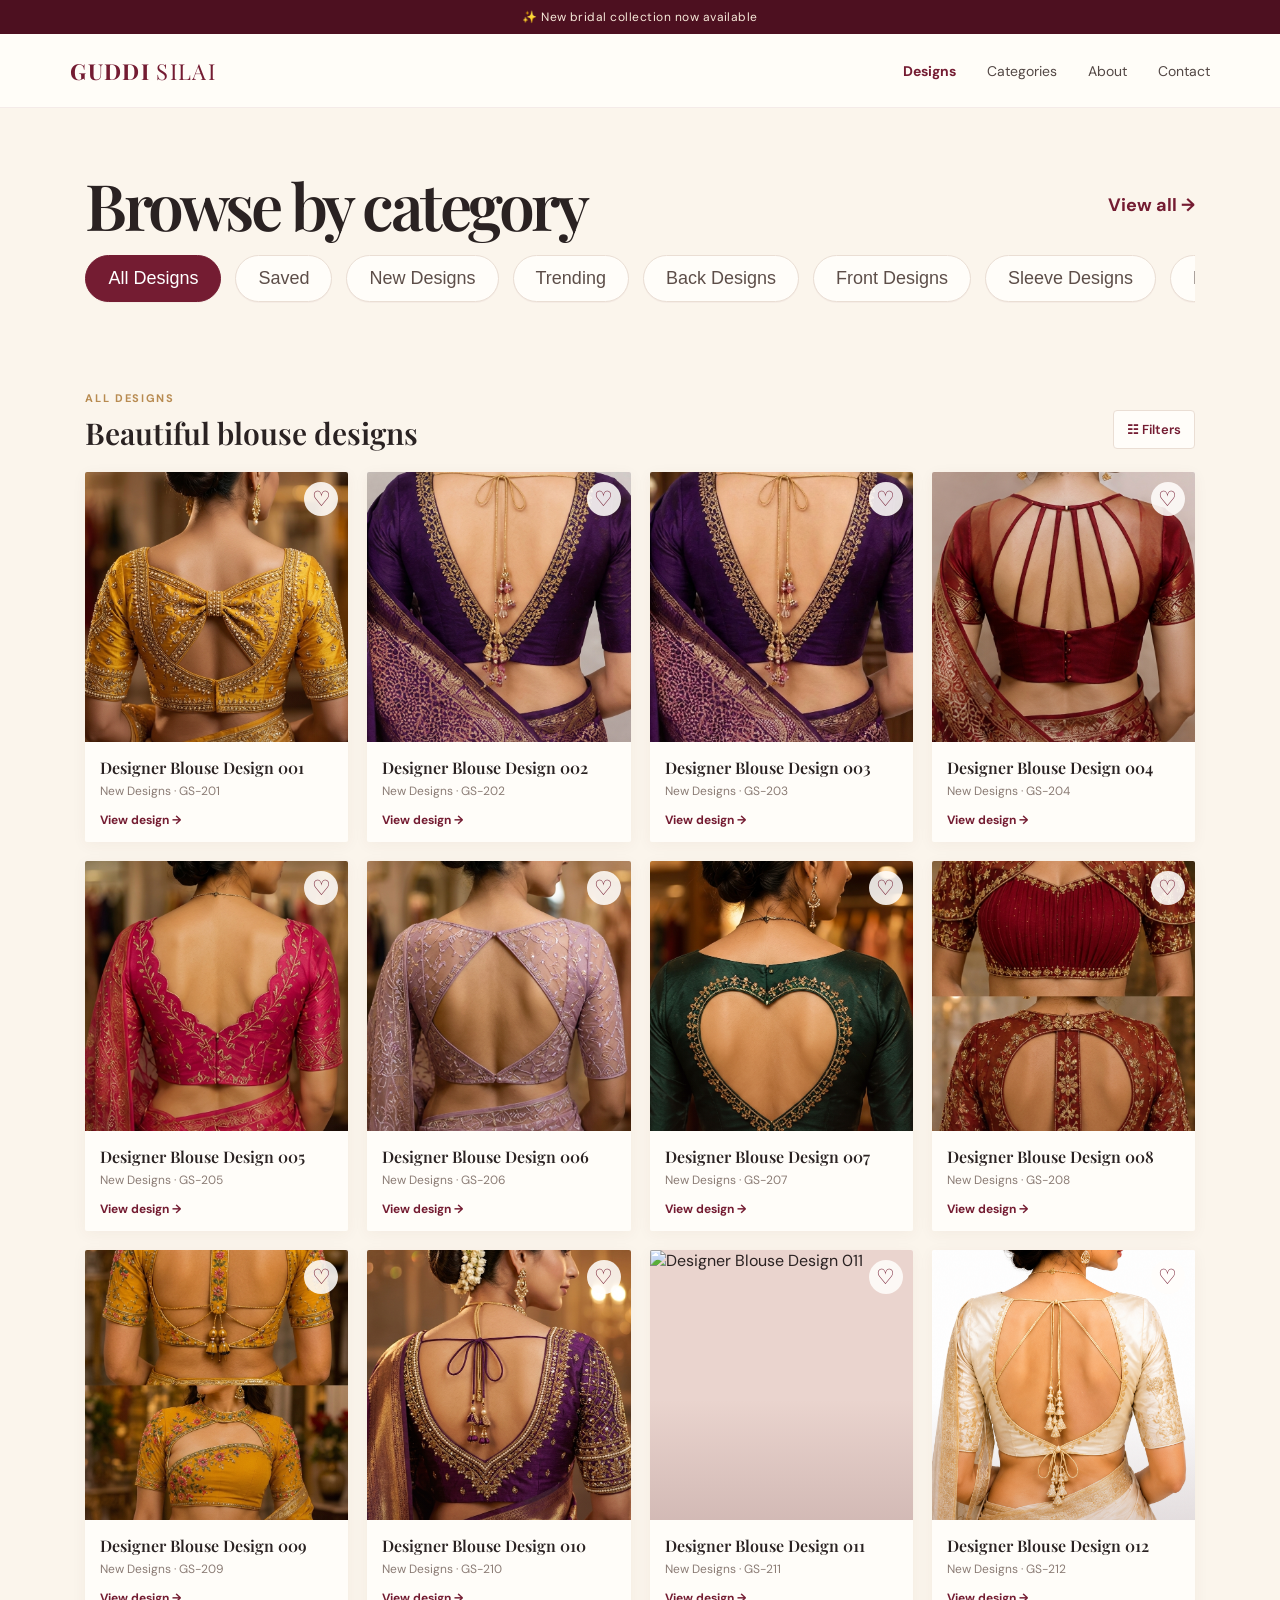
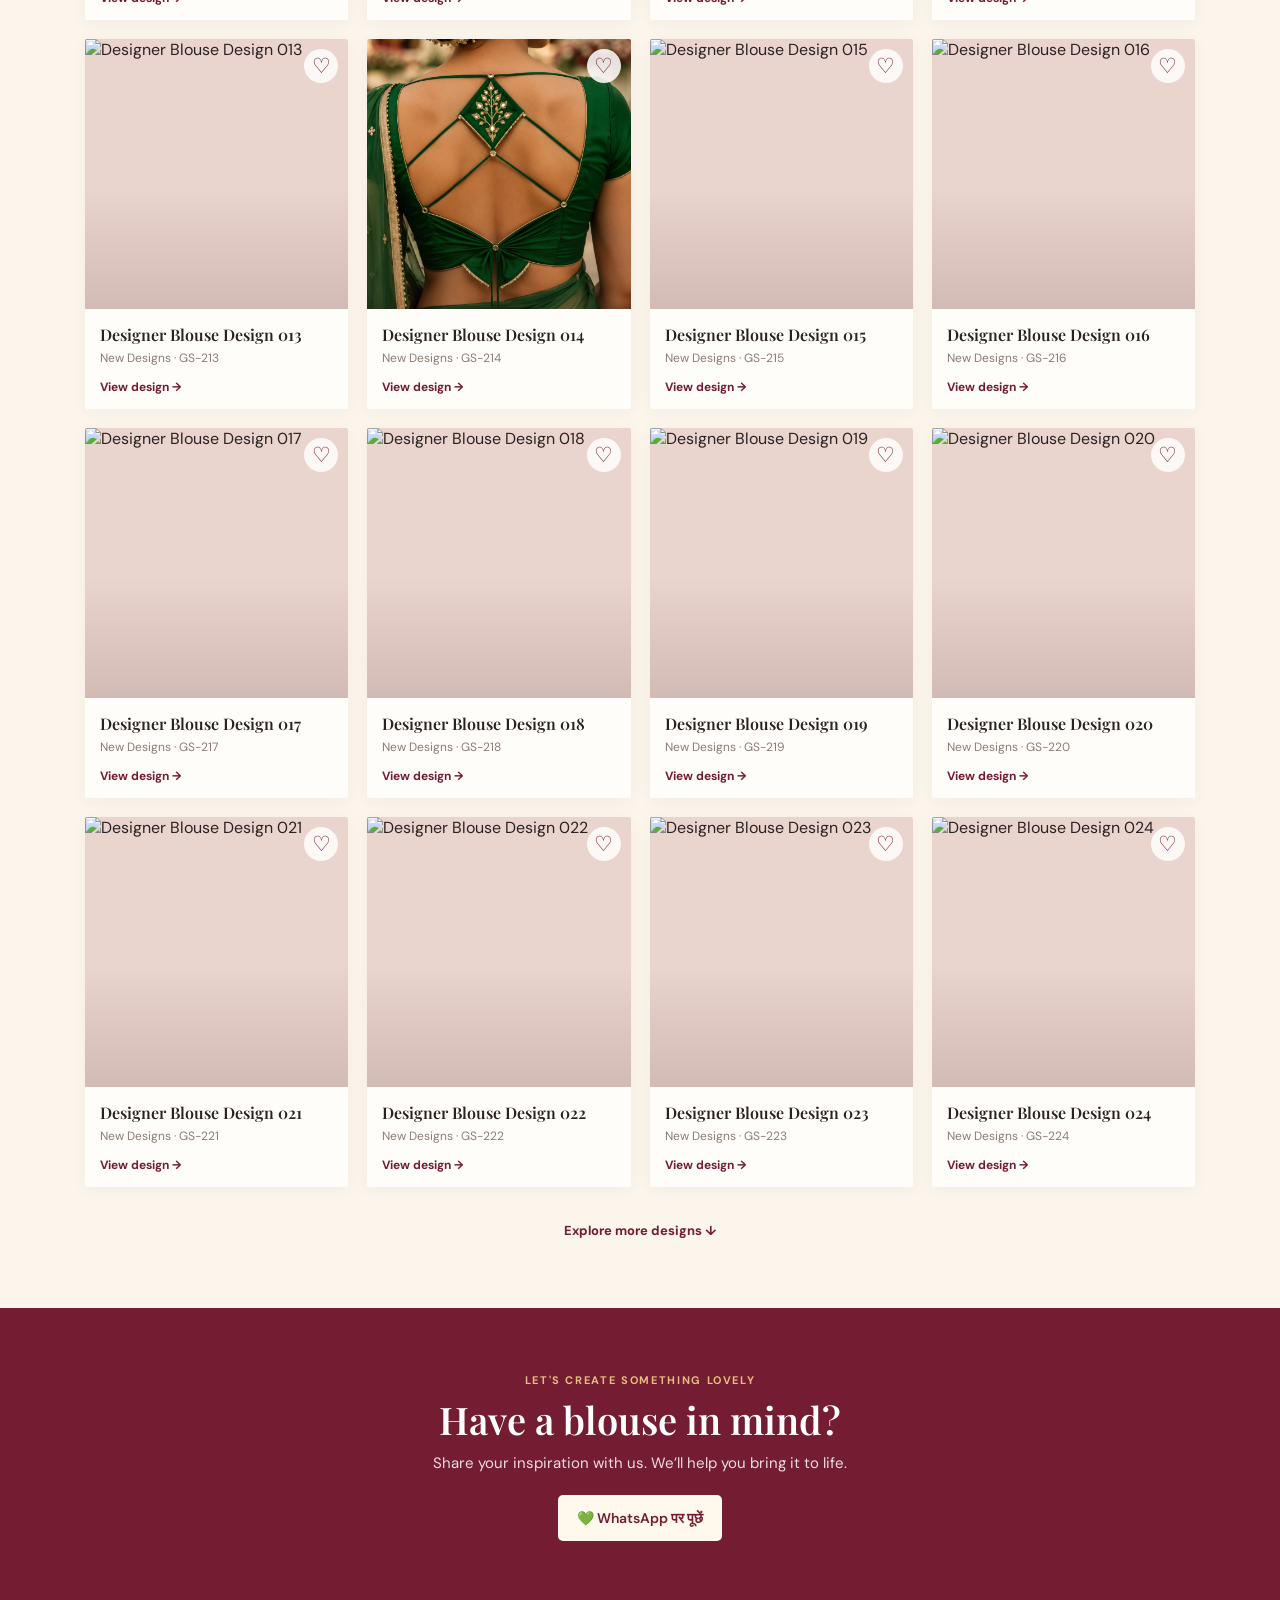
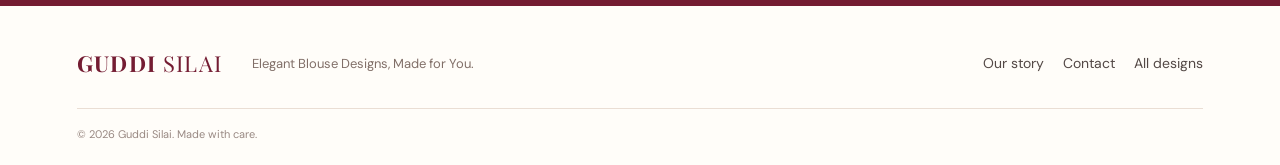
==== index.html @ 0b886eb1 "deploy" ====
<!doctype html>
<html lang="en">
  <head>
    <meta charset="UTF-8" />
    <meta name="viewport" content="width=device-width, initial-scale=1.0" />
    <meta name="theme-color" content="#741c32" />
    <meta name="description" content="Guddi Silai — elegant blouse designs, made for you." />
    <title>Guddi Silai | Premium Blouse Designs</title>
    <link rel="preconnect" href="https://fonts.googleapis.com" />
    <link rel="preconnect" href="https://fonts.gstatic.com" crossorigin />
    <link href="https://fonts.googleapis.com/css2?family=DM+Sans:wght@400;500;600;700&family=Playfair+Display:wght@500;600;700&display=swap" rel="stylesheet" />
    <link rel="stylesheet" href="styles.css" />
  </head>
  <body>
    <div class="announcement">✨ New bridal collection now available</div>
    <header class="site-header">
      <button class="icon-button menu-toggle" aria-label="Open menu">☰</button>
      <a class="brand" href="#home" aria-label="Guddi Silai home"><span>GUDDI</span> SILAI</a>
      <button class="icon-button search-trigger" aria-label="Search designs">⌕</button>
      <nav class="desktop-nav" aria-label="Main navigation">
        <a href="#designs">Designs</a><a href="#categories">Categories</a><a href="about.html">About</a><a href="#contact">Contact</a>
      </nav>
    </header>

    <main id="home">
      <section class="category-section" id="categories">
        <div class="section-head category-section-head">
          <h2>Browse by category</h2>
          <button type="button" class="view-all-link" id="viewAllCategories">View all →</button>
        </div>
        <div class="category-scroll" id="categoryList"></div>
      </section>

      <section class="design-section" id="designs">
        <div class="section-head"><div><p class="eyebrow">ALL DESIGNS</p><h2>Beautiful blouse designs</h2></div><button class="filter-button" id="filterButton">☷ <span>Filters</span></button></div>
        <div class="design-grid" id="designGrid"></div>
        <button class="load-more" id="loadMore">Explore more designs <span>↓</span></button><div id="loadSentinel" aria-hidden="true"></div>
      </section>

      <section class="contact-cta" id="contact"><p class="eyebrow">LET'S CREATE SOMETHING LOVELY</p><h2>Have a blouse in mind?</h2><p>Share your inspiration with us. We’ll help you bring it to life.</p><button class="button cream whats-button" data-title="a custom blouse">💚 WhatsApp पर पूछें</button></section>
    </main>

    <footer><a class="brand" href="#home"><span>GUDDI</span> SILAI</a><p>Elegant Blouse Designs, Made for You.</p><div><a href="about.html">Our story</a><a href="#contact">Contact</a><a href="#designs">All designs</a></div><small>© 2026 Guddi Silai. Made with care.</small></footer>

    <nav class="bottom-nav" aria-label="Mobile navigation"><a class="active" href="#home">⌂<span>Home</span></a><a href="#designs">▦<span>Designs</span></a><button class="search-trigger">⌕<span>Search</span></button><a href="#categories">◇<span>Categories</span></a><button id="favoritesNav">♡<span>Saved</span></button></nav>

    <div class="search-overlay" id="searchOverlay" aria-hidden="true"><div class="search-panel"><button class="close" aria-label="Close search">×</button><p class="eyebrow">FIND YOUR FAVORITE</p><h2>Search designs</h2><label class="search-box"><span>⌕</span><input id="searchInput" type="search" placeholder="Blouse design खोजें..." autofocus /></label><p class="search-hint">Try: bridal, puff, pearl, back, simple</p><div id="searchResults" class="search-results"></div></div></div>
    <div class="filter-overlay" id="filterOverlay" aria-hidden="true"><div class="filter-panel"><button class="close-filter" aria-label="Close filters">×</button><p class="eyebrow">FILTER DESIGNS</p><h2>Show designs</h2><div class="filter-options" id="filterOptions"></div></div></div>
    <div class="modal" id="designModal" aria-hidden="true"><div class="modal-card"><button class="close modal-close" aria-label="Close">×</button><div class="modal-image"><img id="modalImg" src="" alt="" /></div><div class="modal-content"><p class="eyebrow" id="modalCategory"></p><h2 id="modalTitle"></h2><p id="modalDescription"></p><div class="modal-tags" id="modalTags"></div><div class="modal-actions"><button class="button primary whats-button" id="modalWhats" data-title="">💚 WhatsApp enquiry</button><a class="button ghost" href="tel:+919309093123">📞 Call now</a></div></div></div></div>
    <div class="toast" id="toast" role="status"></div>
    <script src="catalog-data.js"></script>
    <script src="app.js"></script>
  </body>
</html>
---- styles.css ----
:root{--wine:#741c32;--wine-dark:#4d1020;--cream:#fbf5ec;--paper:#fffdf9;--rose:#f1d9d3;--gold:#b88b51;--ink:#2a2222;--muted:#786d69;--line:#eaded4}*{box-sizing:border-box}html{scroll-behavior:smooth}body{margin:0;background:var(--cream);color:var(--ink);font-family:'DM Sans',Arial,sans-serif}.announcement{background:var(--wine-dark);color:#f8eada;text-align:center;font-size:12px;padding:9px;letter-spacing:.04em}.site-header{height:74px;display:flex;align-items:center;padding:0 5.5%;background:rgba(255,253,249,.94);border-bottom:1px solid rgba(116,28,50,.08);position:sticky;z-index:20;top:0;backdrop-filter:blur(12px)}.brand{font-family:'Playfair Display',Georgia,serif;font-size:22px;text-decoration:none;color:var(--wine);letter-spacing:.06em;white-space:nowrap}.brand span{font-weight:700}.icon-button{border:0;background:none;font-size:24px;color:var(--wine);cursor:pointer;padding:9px}.menu-toggle,.search-trigger{display:none}.desktop-nav{display:flex;gap:31px;margin-left:auto;align-items:center}.desktop-nav a,footer a{color:#534845;text-decoration:none;font-size:14px}.desktop-nav a:first-child{color:var(--wine);font-weight:700}.hero{min-height:510px;display:grid;grid-template-columns:1.05fr .95fr;max-width:1250px;margin:auto;padding:53px 5.5% 44px;gap:30px;align-items:center}.eyebrow{font-size:11px;letter-spacing:.15em;font-weight:700;color:var(--gold);margin:0 0 12px}.hero h1,h2{font-family:'Playfair Display',Georgia,serif;font-weight:600;margin:0;line-height:1.08}.hero h1{font-size:clamp(39px,4vw,62px);letter-spacing:-.035em}.hero h1 em,h2 em{color:var(--wine);font-weight:500}.hero-text{max-width:430px;color:var(--muted);font-size:16px;line-height:1.7;margin:21px 0}.hero-actions{display:flex;gap:12px;flex-wrap:wrap}.button{border:0;border-radius:5px;padding:14px 19px;font:600 14px 'DM Sans';cursor:pointer;text-decoration:none;display:inline-flex;align-items:center;justify-content:center;gap:9px;transition:.2s}.button.primary{background:var(--wine);color:#fff}.button.primary:hover{background:var(--wine-dark);transform:translateY(-1px)}.button.ghost{background:transparent;border:1px solid #cab9af;color:var(--wine)}.button.cream{background:#fff9ed;color:var(--wine)}.hero-note{margin-top:27px;color:#7e6f68;font-size:13px}.hero-note span{color:var(--gold);margin-right:7px}.hero-art{height:415px;position:relative;overflow:hidden}.arch{position:absolute;width:380px;height:420px;border-radius:200px 200px 0 0;background:#e4c8bf;bottom:0;left:50%;transform:translateX(-50%)}.hero-art img{position:absolute;inset:0;width:100%;height:100%;object-fit:cover;border-radius:170px 170px 0 0;mix-blend-mode:multiply;filter:saturate(.86) contrast(1.04)}.hero-tag{position:absolute;right:5px;bottom:30px;display:flex;align-items:center;gap:8px;color:white;background:var(--wine);padding:11px 13px;box-shadow:0 7px 20px #4d102044}.hero-tag b{font-family:'Playfair Display';font-size:22px}.hero-tag small{font-size:9px;text-transform:uppercase;letter-spacing:.08em}.category-section,.design-section{max-width:1250px;margin:auto;padding:65px 5.5%}.category-section{padding-bottom:35px}.section-head{display:flex;justify-content:space-between;align-items:flex-end;margin-bottom:23px}.section-head h2{font-size:30px}.section-head>a,.text-link{color:var(--wine);font-weight:700;font-size:13px;text-decoration:none}.category-section-head{align-items:center;margin-bottom:18px}.category-section-head h2{font-family:'Playfair Display',Georgia,serif;font-size:clamp(42px,5vw,92px);line-height:1;letter-spacing:-.055em;margin:0;color:#2a2222}.view-all-link{border:0;background:none;padding:0;color:var(--wine);font-weight:700;font-size:18px;font-family:'DM Sans',Arial,sans-serif;cursor:pointer}.category-scroll{display:flex;gap:14px;overflow:auto;padding-bottom:9px;scrollbar-width:none}.category-scroll::-webkit-scrollbar{display:none}.category{border:1px solid var(--line);padding:12px 22px;border-radius:999px;background:var(--paper);white-space:nowrap;font-size:18px;cursor:pointer;color:#5d4e49;box-shadow:0 1px 0 rgba(116,28,50,.04)}.category.active,.category:hover{background:var(--wine);color:#fff;border-color:var(--wine)}.design-section{padding-top:45px;padding-bottom:68px}.filter-button{border:1px solid var(--line);background:var(--paper);color:var(--wine);border-radius:4px;padding:10px 13px;cursor:pointer;font:600 13px 'DM Sans'}.design-grid{display:grid;grid-template-columns:repeat(4,1fr);gap:19px}.design-card{background:var(--paper);border-radius:2px;overflow:hidden;box-shadow:0 3px 15px #6332220d;position:relative;cursor:pointer;transition:.25s}.design-card:hover{transform:translateY(-4px);box-shadow:0 12px 24px #6332221b}.card-image{height:270px;overflow:hidden;background:#ead4ce;position:relative}.card-image img{width:100%;height:100%;object-fit:cover;transition:.4s}.design-card:hover img{transform:scale(1.04)}.card-image::after{content:'';position:absolute;inset:0;background:linear-gradient(0deg,#3b101622,transparent 45%)}.heart{position:absolute;z-index:2;top:10px;right:10px;border:0;background:#fffdfbe0;border-radius:50%;width:34px;height:34px;font-size:21px;color:var(--wine);cursor:pointer}.heart.saved{background:var(--wine);color:white}.video-mark{position:absolute;z-index:2;bottom:10px;left:10px;background:#24191ad9;color:#fff;padding:6px 8px;border-radius:2px;font-size:11px}.card-copy{padding:15px 15px 14px}.card-copy h3{font:600 16px 'Playfair Display';margin:0 0 5px}.card-copy p{margin:0;color:#8b7c75;font-size:12px}.card-link{display:block;margin-top:13px;color:var(--wine);font-size:12px;font-weight:bold}.load-more{display:block;margin:34px auto 0;border:0;background:transparent;color:var(--wine);font:700 13px 'DM Sans';cursor:pointer}.filter-overlay{position:fixed;inset:0;display:none;align-items:center;justify-content:center;background:rgba(38,21,19,.35);z-index:50}.filter-overlay.open{display:flex}.filter-panel{position:relative;background:var(--paper);border-radius:20px;padding:30px 28px 24px;max-width:420px;width:min(90vw,420px);box-shadow:0 20px 60px rgba(30,18,15,.18)}.close-filter{position:absolute;top:12px;right:14px;border:0;background:none;color:#5d4e49;font-size:28px;cursor:pointer}.filter-panel .eyebrow{margin-bottom:8px}.filter-panel h2{font-family:'Playfair Display',Georgia,serif;font-size:30px;margin:0 0 18px}.filter-options{display:grid;gap:10px}.filter-choice{border:1px solid var(--line);background:var(--paper);border-radius:999px;padding:12px 18px;text-align:left;font:600 15px 'DM Sans';color:#5d4e49;cursor:pointer}.filter-choice.active,.filter-choice:hover{background:var(--wine);border-color:var(--wine);color:#fff}.promise{display:grid;grid-template-columns:.9fr 1.1fr;background:#edddd5;min-height:390px}.promise-visual{overflow:hidden;height:390px}.promise-visual img{width:100%;height:100%;object-fit:cover;filter:saturate(.72)}.promise-copy{padding:68px 12% 40px;max-width:640px}.promise h2{font-size:37px}.promise-copy>p:not(.eyebrow){color:#766661;line-height:1.7;margin:19px 0}.promise-points{display:flex;flex-wrap:wrap;gap:12px 20px;margin-bottom:28px;color:var(--wine);font-size:13px;font-weight:600}.contact-cta{text-align:center;background:var(--wine);color:#fff;padding:65px 20px}.contact-cta .eyebrow{color:#e4bd80}.contact-cta h2{font-size:38px}.contact-cta>p:not(.eyebrow){font-size:15px;color:#eedede;margin:13px 0 22px}footer{background:#fffdf9;padding:42px 6% 24px;display:flex;align-items:center;gap:30px;flex-wrap:wrap}footer p{font-size:13px;color:#816f68;margin:0 auto 0 0}footer div{display:flex;gap:19px}footer small{width:100%;border-top:1px solid var(--line);padding-top:18px;color:#998983;font-size:11px}.bottom-nav,.search-overlay,.modal{display:none}.toast{position:fixed;z-index:50;left:50%;bottom:22px;transform:translate(-50%,80px);background:#2d2524;color:white;border-radius:5px;padding:12px 18px;font-size:13px;opacity:0;transition:.25s}.toast.show{transform:translate(-50%,0);opacity:1}
@media(max-width:760px){body{padding-bottom:70px}.announcement{font-size:10px;padding:7px}.site-header{height:57px;padding:0 12px;justify-content:space-between}.brand{font-size:18px}.desktop-nav{display:none}.menu-toggle,.search-trigger{display:block}.hero{display:block;padding:35px 20px 33px;min-height:0}.hero h1{font-size:39px;line-height:1.05}.hero-text{font-size:14px;margin:16px 0}.button{padding:13px 14px;font-size:13px}.hero-note{margin-top:21px}.hero-art{height:260px;margin-top:29px}.arch{width:250px;height:268px;border-radius:135px 135px 0 0}.hero-art img{border-radius:120px 120px 0 0}.hero-tag{right:10px;bottom:14px}.category-section,.design-section{padding:39px 16px 22px}.section-head{margin-bottom:18px}.section-head h2{font-size:24px}.section-head>a{font-size:12px}.category-scroll{margin-right:-16px}.category{padding:10px 14px}.design-section{padding-top:35px;padding-bottom:42px}.filter-button span{display:none}.design-grid{grid-template-columns:repeat(2,minmax(0,1fr));gap:11px}.card-image{height:210px}.card-copy{padding:11px}.card-copy h3{font-size:14px;line-height:1.2}.card-copy p{font-size:10px}.card-link{margin-top:9px;font-size:11px}.heart{width:31px;height:31px;font-size:19px;top:8px;right:8px}.video-mark{font-size:9px;padding:5px}.promise{display:flex;flex-direction:column}.promise-visual{height:245px}.promise-copy{padding:40px 22px}.promise h2{font-size:30px}.contact-cta{padding:49px 20px}.contact-cta h2{font-size:31px}footer{display:block;text-align:center;padding:33px 20px 25px}footer p{margin:12px 0 19px}footer div{justify-content:center;margin-bottom:25px}.bottom-nav{display:flex;position:fixed;z-index:30;bottom:0;left:0;right:0;height:66px;background:#fffdf9;border-top:1px solid var(--line);justify-content:space-around}.bottom-nav a,.bottom-nav button{border:0;background:transparent;color:#776964;font:11px 'DM Sans';text-decoration:none;display:flex;flex-direction:column;align-items:center;justify-content:center;gap:3px;min-width:54px;font-size:22px}.bottom-nav span{font-size:10px}.bottom-nav .active{color:var(--wine)}.search-overlay,.modal{position:fixed;inset:0;z-index:60;background:#48121c92;align-items:flex-end}.search-overlay.open,.modal.open{display:flex}.search-panel{width:100%;background:var(--paper);border-radius:19px 19px 0 0;padding:32px 20px 48px;min-height:55vh;position:relative}.close{position:absolute;right:15px;top:13px;border:0;background:none;color:var(--wine);font-size:29px;cursor:pointer}.search-panel h2{font-size:28px}.search-box{display:flex;align-items:center;gap:9px;border:1px solid #d7c6bc;padding:0 13px;margin:22px 0 10px;border-radius:4px}.search-box span{font-size:23px;color:var(--wine)}.search-box input{border:0;outline:none;width:100%;font:14px 'DM Sans';height:50px;background:transparent}.search-hint{font-size:11px;color:#94847d}.search-results{margin-top:18px;display:grid;grid-template-columns:repeat(2,1fr);gap:10px}.search-result{border:1px solid var(--line);padding:10px;font-size:12px;cursor:pointer}.modal{align-items:flex-end}.modal-card{background:var(--paper);border-radius:19px 19px 0 0;max-height:92vh;overflow:auto;position:relative;width:100%}.modal-image{height:320px;background:#e5cbc3}.modal-image img{height:100%;width:100%;object-fit:cover}.modal-content{padding:24px 20px 33px}.modal-content h2{font-size:29px}.modal-content>p:not(.eyebrow){font-size:14px;line-height:1.6;color:var(--muted)}.modal-tags{display:flex;gap:8px;flex-wrap:wrap;margin:16px 0}.modal-tags span{background:#f4e8df;color:var(--wine);padding:6px 9px;border-radius:15px;font-size:11px}.modal-actions{display:flex;gap:8px}.modal-actions>*{flex:1}.modal-close{background:#fff;border-radius:50%;width:34px;height:34px;line-height:25px;z-index:3;top:10px;right:10px}.toast{bottom:83px}.load-more{margin-top:25px}}
@media(min-width:761px) and (max-width:1020px){.design-grid{grid-template-columns:repeat(3,1fr)}.card-image{height:235px}}
.card-open{display:block;color:inherit;text-decoration:none}
.detail-page{padding-bottom:80px}.back-link,.detail-save{color:var(--wine);font-size:13px;font-weight:700;text-decoration:none}.detail-save{margin-left:auto;font-size:17px}.detail-save span{font-size:12px}.detail-save.saved{color:var(--wine)}.detail-main{max-width:1100px;margin:0 auto;padding:48px 6%;display:grid;grid-template-columns:1fr .9fr;gap:70px;align-items:center}.detail-image-wrap{height:570px;background:#e8d1c9;overflow:hidden;position:relative}.detail-image-wrap img{height:100%;width:100%;object-fit:cover;transform:scale(1);transition:transform .2s ease}.image-count{position:absolute;left:15px;top:15px;background:#fffc;padding:7px 10px;font-size:11px;color:var(--wine)}.zoom-controls{position:absolute;right:15px;bottom:15px;display:flex;gap:7px}.zoom-controls button{height:38px;width:38px;border:0;background:#fff;color:var(--wine);font-size:23px;cursor:pointer}.zoom-help{text-align:center;color:var(--muted);font-size:11px}.detail-info h1{font:600 44px/1.1 'Playfair Display';margin:4px 0}.design-id{font-size:12px;letter-spacing:.12em;color:#9a817b;font-weight:700;margin:11px 0 18px}.detail-tags{display:flex;gap:7px;flex-wrap:wrap}.detail-tags span{color:var(--wine);background:#f1dfd9;padding:6px 9px;border-radius:16px;font-size:11px}.design-description{font-size:15px;color:var(--muted);line-height:1.75;max-width:440px;margin:24px 0}.detail-rule{border-top:1px solid var(--line)}.design-features{margin:18px 0}.design-features div{display:flex;gap:11px;color:var(--wine);margin:13px 0}.design-features p{margin:0;font-size:13px}.design-features small{display:block;color:var(--muted);margin-top:3px}.share-design{border:0;background:transparent;color:var(--wine);font:700 13px 'DM Sans';padding:0;cursor:pointer}.similar{max-width:1100px;margin:auto;border-top:1px solid var(--line);padding:42px 6% 110px}.similar h2{font-size:29px;margin:0 0 12px}.sticky-actions{position:fixed;z-index:40;bottom:0;left:0;right:0;display:flex;background:#fff;box-shadow:0 -4px 18px #54202a17;padding:10px calc((100% - 560px)/2);gap:10px}.sticky-actions a{flex:1;text-decoration:none;text-align:center;padding:15px 13px;border-radius:4px;font:700 13px 'DM Sans'}.call-action{border:1px solid #c8b4ad;color:var(--wine)}.whatsapp-action{background:#247448;color:#fff}@media(max-width:760px){.detail-main{display:block;padding:22px 0 0}.detail-info{padding:26px 20px}.detail-image-wrap{height:390px}.detail-info h1{font-size:33px}.detail-gallery{padding:0}.zoom-help{margin:9px}.similar{padding:37px 20px 100px}.sticky-actions{padding:9px 12px}.sticky-actions a{padding:14px 8px}.back-link span{display:none}}
.about-hero{display:grid;grid-template-columns:1fr .85fr;max-width:1100px;margin:auto;padding:85px 6%;gap:80px;align-items:center}.about-hero h1{font:600 48px/1.12 'Playfair Display';letter-spacing:-.035em}.about-hero h1 em,.about-details h2 em{color:var(--wine);font-weight:500}.about-hero p:not(.eyebrow){color:var(--muted);line-height:1.75;margin:20px 0 26px}.about-hero img{width:100%;height:385px;object-fit:cover;border-radius:180px 180px 0 0;filter:saturate(.8)}.about-details{max-width:1100px;margin:auto;padding:65px 6%;display:grid;grid-template-columns:1fr 1fr;gap:90px;border-top:1px solid var(--line)}.about-details h2{font-size:36px}.about-details div>p:not(.eyebrow){color:var(--muted);line-height:1.7}.about-list{padding-top:19px}.about-list p{border-bottom:1px solid var(--line);padding:14px 0;margin:0;color:var(--wine);font-weight:600}@media(max-width:760px){.about-hero{display:flex;flex-direction:column;padding:47px 20px;gap:30px}.about-hero h1{font-size:37px}.about-hero img{height:260px;border-radius:125px 125px 0 0}.about-details{display:block;padding:43px 20px}.about-details h2{font-size:30px}.about-list{padding-top:12px}}
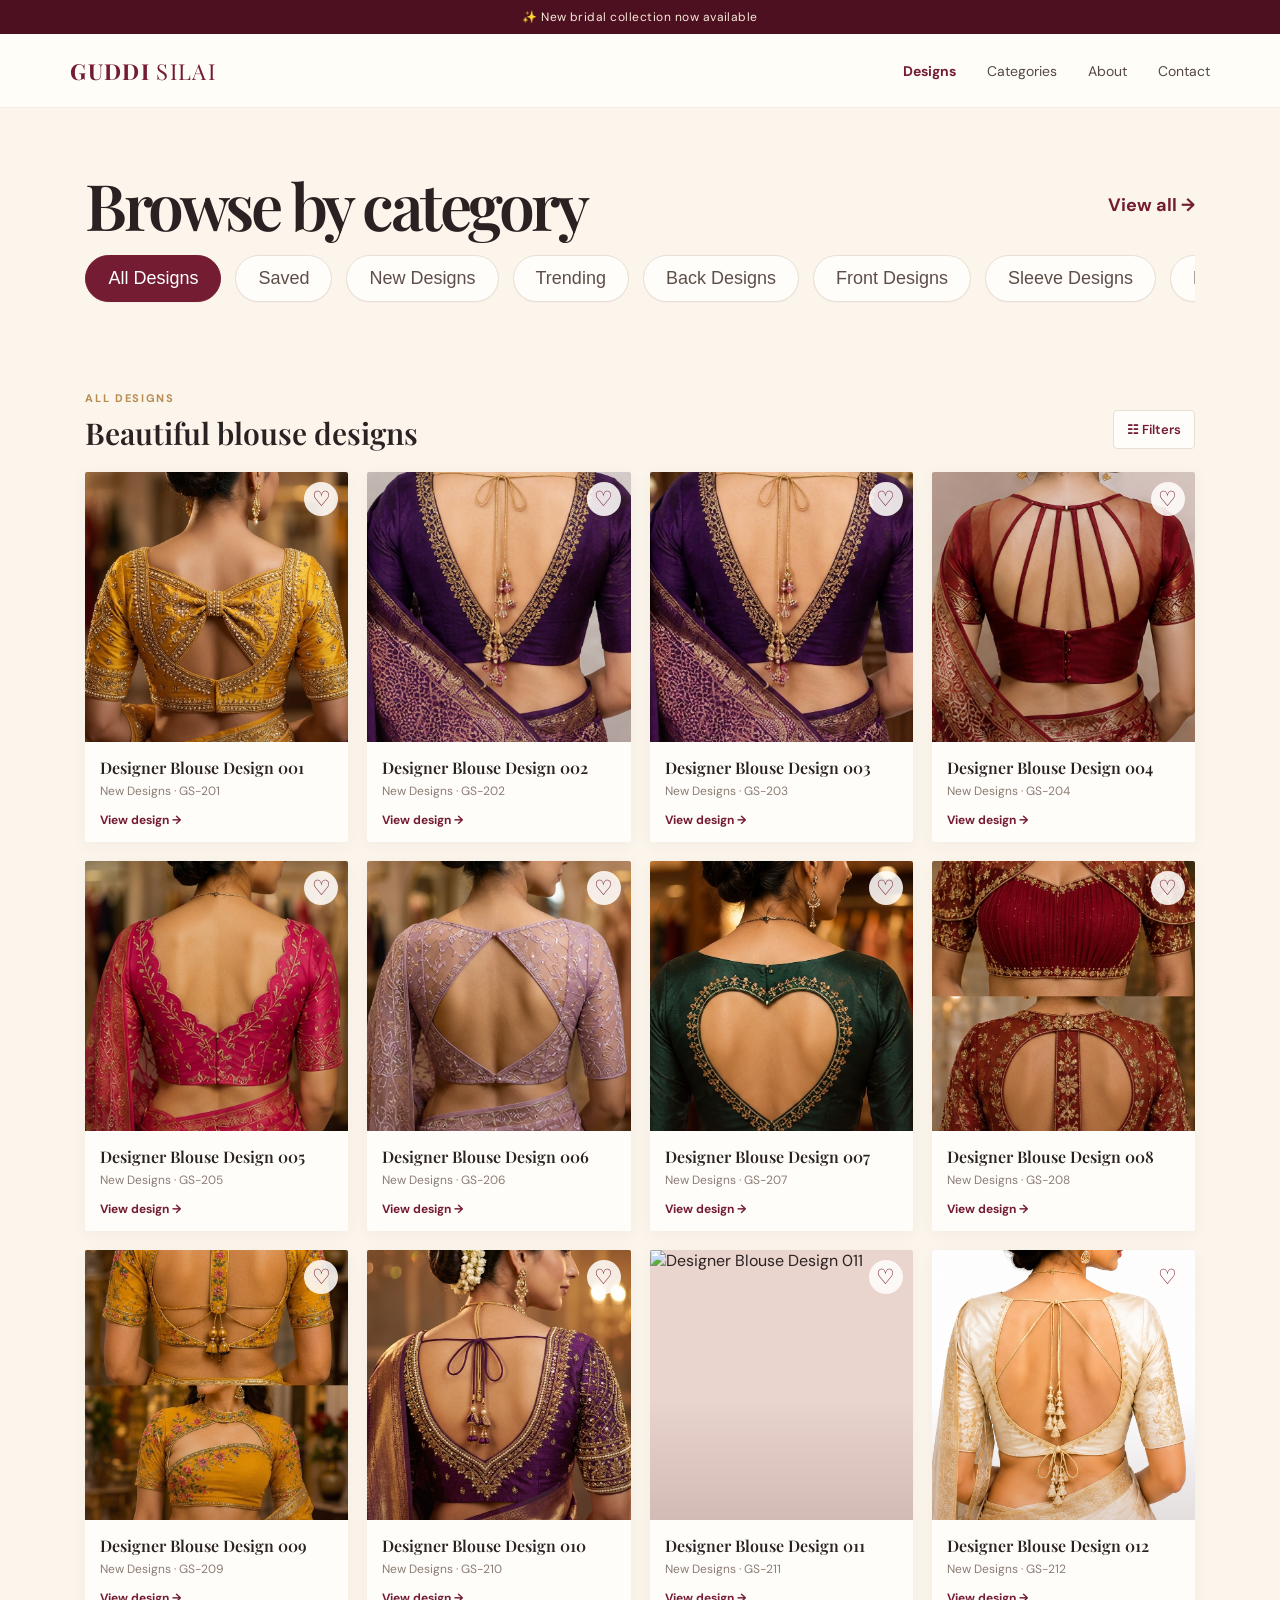
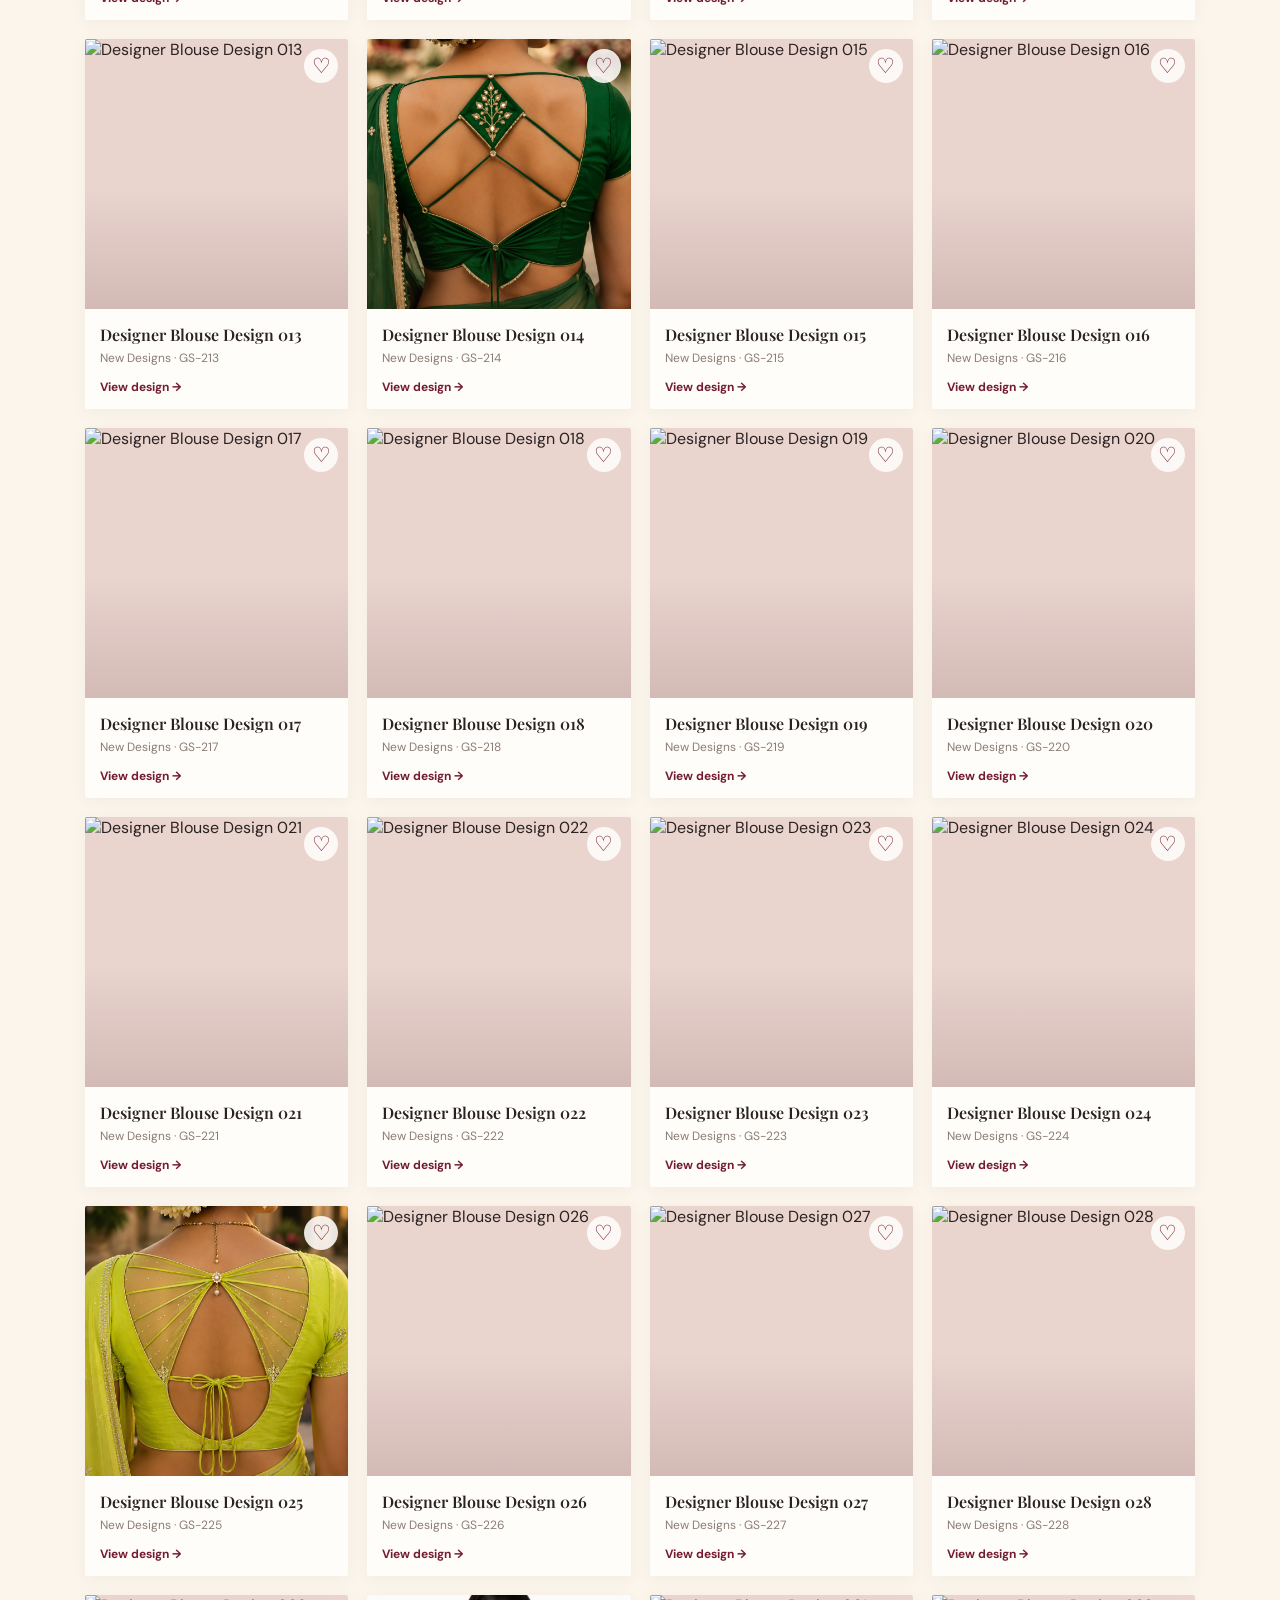
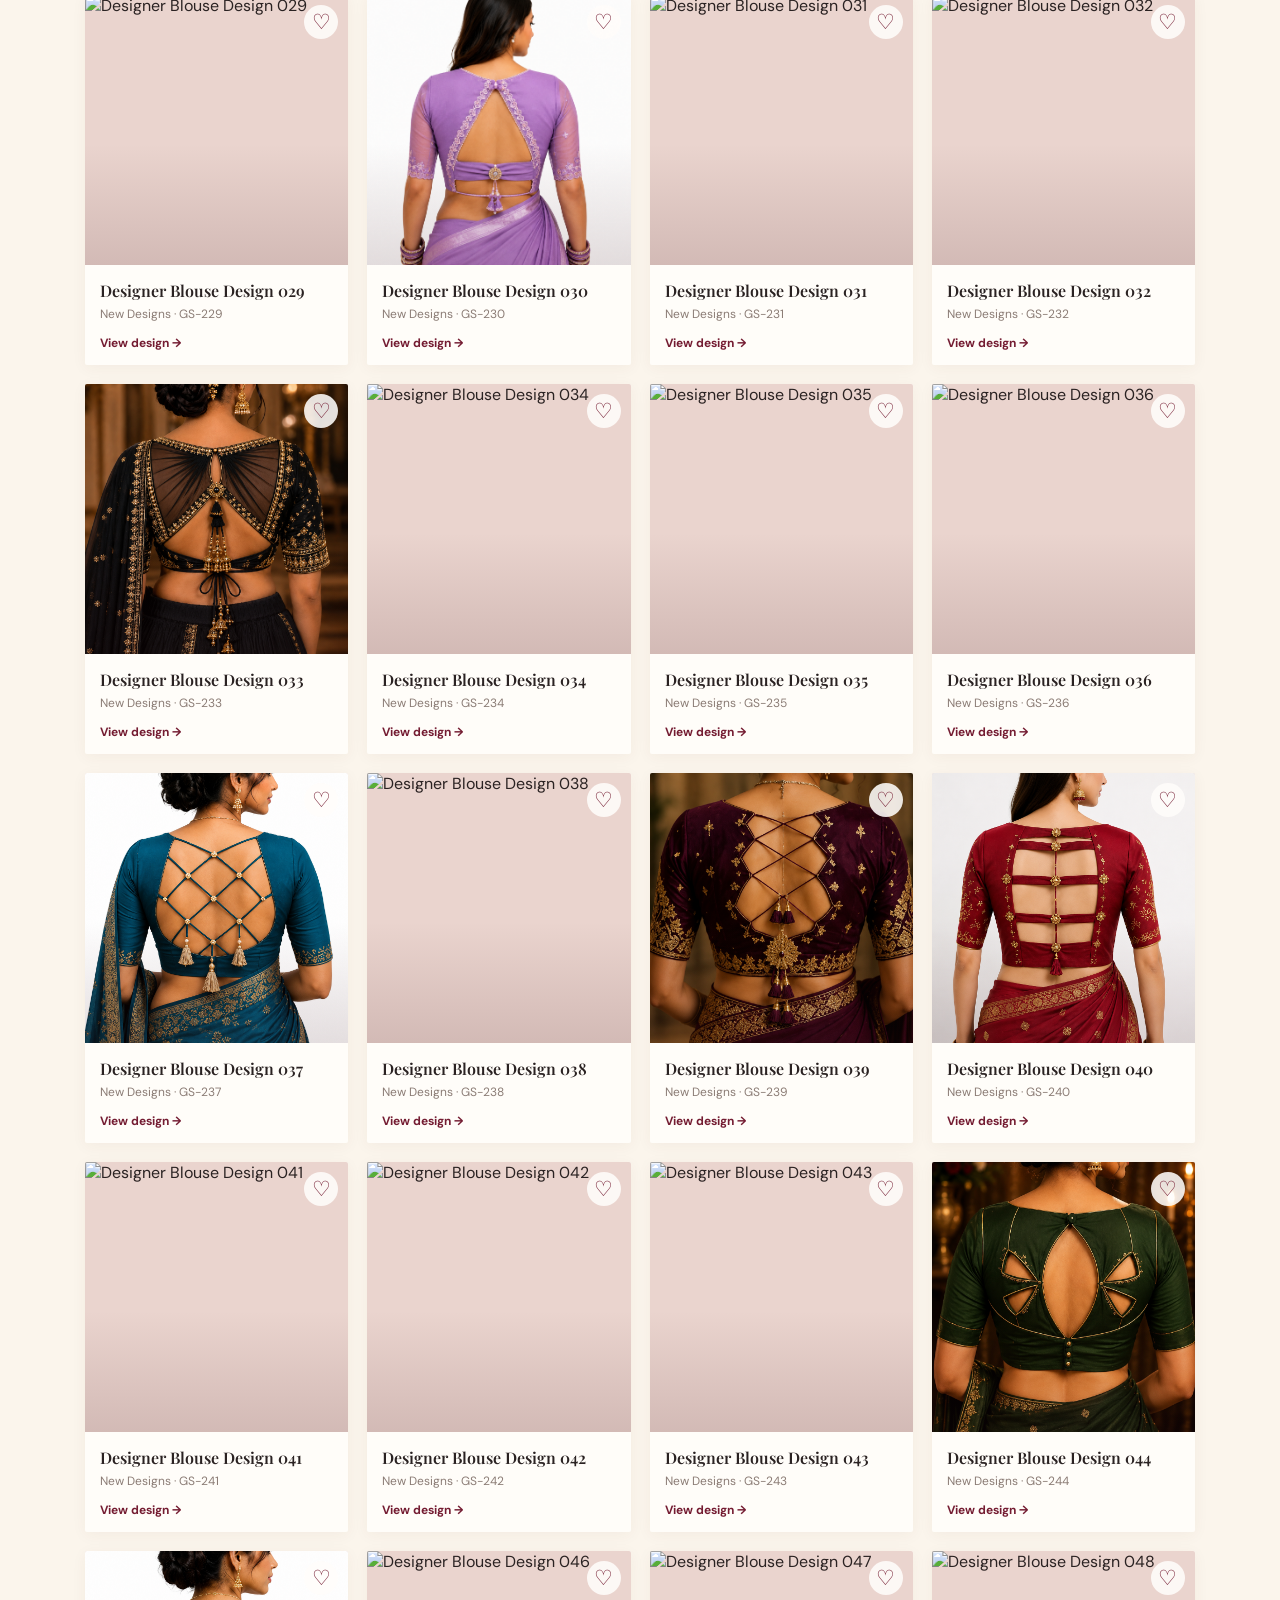
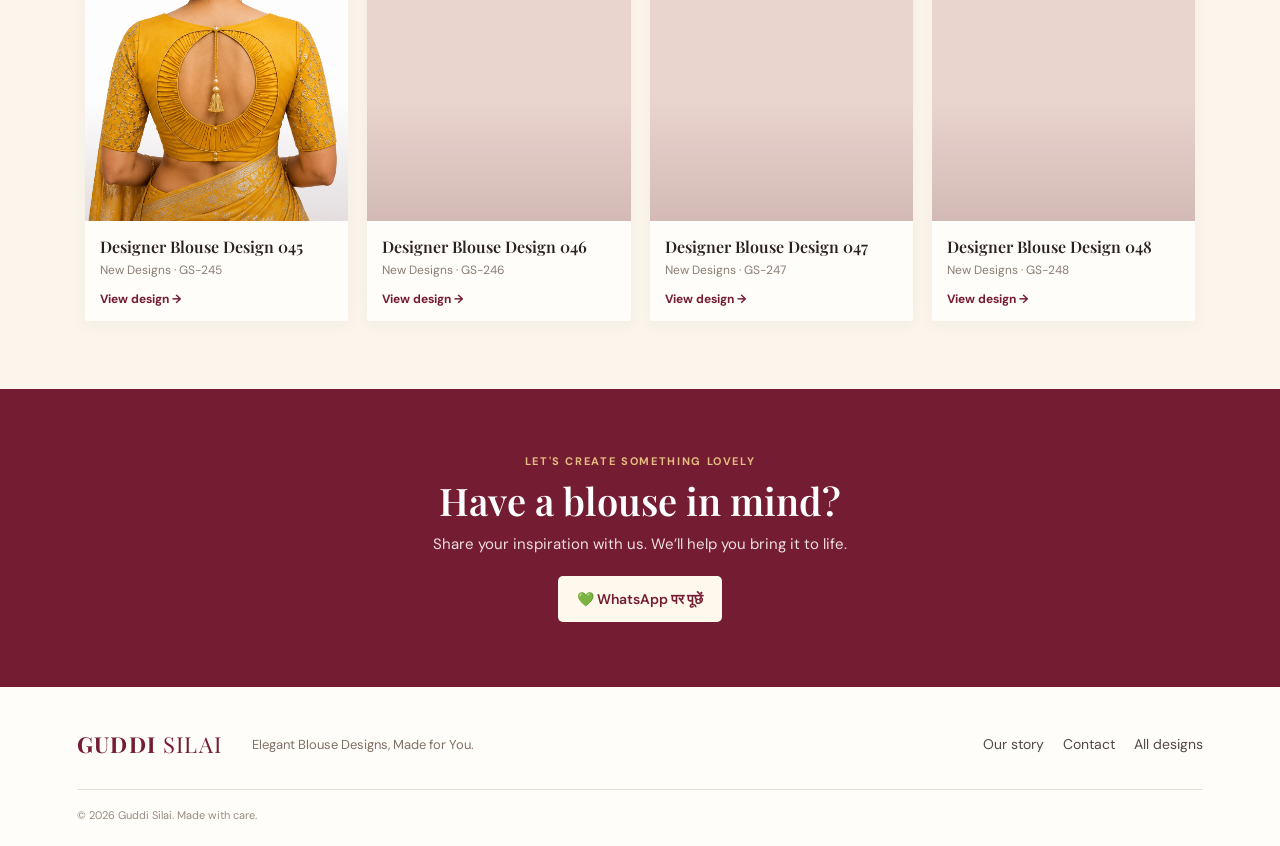
==== commit 724fec23: "deploy" ====
--- a/index.html
+++ b/index.html
@@ -34,7 +34,7 @@
       <section class="design-section" id="designs">
         <div class="section-head"><div><p class="eyebrow">ALL DESIGNS</p><h2>Beautiful blouse designs</h2></div><button class="filter-button" id="filterButton">☷ <span>Filters</span></button></div>
         <div class="design-grid" id="designGrid"></div>
-        <button class="load-more" id="loadMore">Explore more designs <span>↓</span></button><div id="loadSentinel" aria-hidden="true"></div>
+        <div id="loadSentinel" aria-hidden="true"></div>
       </section>
 
       <section class="contact-cta" id="contact"><p class="eyebrow">LET'S CREATE SOMETHING LOVELY</p><h2>Have a blouse in mind?</h2><p>Share your inspiration with us. We’ll help you bring it to life.</p><button class="button cream whats-button" data-title="a custom blouse">💚 WhatsApp पर पूछें</button></section>
--- a/styles.css
+++ b/styles.css
@@ -2,5 +2,5 @@
 @media(max-width:760px){body{padding-bottom:70px}.announcement{font-size:10px;padding:7px}.site-header{height:57px;padding:0 12px;justify-content:space-between}.brand{font-size:18px}.desktop-nav{display:none}.menu-toggle,.search-trigger{display:block}.hero{display:block;padding:35px 20px 33px;min-height:0}.hero h1{font-size:39px;line-height:1.05}.hero-text{font-size:14px;margin:16px 0}.button{padding:13px 14px;font-size:13px}.hero-note{margin-top:21px}.hero-art{height:260px;margin-top:29px}.arch{width:250px;height:268px;border-radius:135px 135px 0 0}.hero-art img{border-radius:120px 120px 0 0}.hero-tag{right:10px;bottom:14px}.category-section,.design-section{padding:39px 16px 22px}.section-head{margin-bottom:18px}.section-head h2{font-size:24px}.section-head>a{font-size:12px}.category-scroll{margin-right:-16px}.category{padding:10px 14px}.design-section{padding-top:35px;padding-bottom:42px}.filter-button span{display:none}.design-grid{grid-template-columns:repeat(2,minmax(0,1fr));gap:11px}.card-image{height:210px}.card-copy{padding:11px}.card-copy h3{font-size:14px;line-height:1.2}.card-copy p{font-size:10px}.card-link{margin-top:9px;font-size:11px}.heart{width:31px;height:31px;font-size:19px;top:8px;right:8px}.video-mark{font-size:9px;padding:5px}.promise{display:flex;flex-direction:column}.promise-visual{height:245px}.promise-copy{padding:40px 22px}.promise h2{font-size:30px}.contact-cta{padding:49px 20px}.contact-cta h2{font-size:31px}footer{display:block;text-align:center;padding:33px 20px 25px}footer p{margin:12px 0 19px}footer div{justify-content:center;margin-bottom:25px}.bottom-nav{display:flex;position:fixed;z-index:30;bottom:0;left:0;right:0;height:66px;background:#fffdf9;border-top:1px solid var(--line);justify-content:space-around}.bottom-nav a,.bottom-nav button{border:0;background:transparent;color:#776964;font:11px 'DM Sans';text-decoration:none;display:flex;flex-direction:column;align-items:center;justify-content:center;gap:3px;min-width:54px;font-size:22px}.bottom-nav span{font-size:10px}.bottom-nav .active{color:var(--wine)}.search-overlay,.modal{position:fixed;inset:0;z-index:60;background:#48121c92;align-items:flex-end}.search-overlay.open,.modal.open{display:flex}.search-panel{width:100%;background:var(--paper);border-radius:19px 19px 0 0;padding:32px 20px 48px;min-height:55vh;position:relative}.close{position:absolute;right:15px;top:13px;border:0;background:none;color:var(--wine);font-size:29px;cursor:pointer}.search-panel h2{font-size:28px}.search-box{display:flex;align-items:center;gap:9px;border:1px solid #d7c6bc;padding:0 13px;margin:22px 0 10px;border-radius:4px}.search-box span{font-size:23px;color:var(--wine)}.search-box input{border:0;outline:none;width:100%;font:14px 'DM Sans';height:50px;background:transparent}.search-hint{font-size:11px;color:#94847d}.search-results{margin-top:18px;display:grid;grid-template-columns:repeat(2,1fr);gap:10px}.search-result{border:1px solid var(--line);padding:10px;font-size:12px;cursor:pointer}.modal{align-items:flex-end}.modal-card{background:var(--paper);border-radius:19px 19px 0 0;max-height:92vh;overflow:auto;position:relative;width:100%}.modal-image{height:320px;background:#e5cbc3}.modal-image img{height:100%;width:100%;object-fit:cover}.modal-content{padding:24px 20px 33px}.modal-content h2{font-size:29px}.modal-content>p:not(.eyebrow){font-size:14px;line-height:1.6;color:var(--muted)}.modal-tags{display:flex;gap:8px;flex-wrap:wrap;margin:16px 0}.modal-tags span{background:#f4e8df;color:var(--wine);padding:6px 9px;border-radius:15px;font-size:11px}.modal-actions{display:flex;gap:8px}.modal-actions>*{flex:1}.modal-close{background:#fff;border-radius:50%;width:34px;height:34px;line-height:25px;z-index:3;top:10px;right:10px}.toast{bottom:83px}.load-more{margin-top:25px}}
 @media(min-width:761px) and (max-width:1020px){.design-grid{grid-template-columns:repeat(3,1fr)}.card-image{height:235px}}
 .card-open{display:block;color:inherit;text-decoration:none}
-.detail-page{padding-bottom:80px}.back-link,.detail-save{color:var(--wine);font-size:13px;font-weight:700;text-decoration:none}.detail-save{margin-left:auto;font-size:17px}.detail-save span{font-size:12px}.detail-save.saved{color:var(--wine)}.detail-main{max-width:1100px;margin:0 auto;padding:48px 6%;display:grid;grid-template-columns:1fr .9fr;gap:70px;align-items:center}.detail-image-wrap{height:570px;background:#e8d1c9;overflow:hidden;position:relative}.detail-image-wrap img{height:100%;width:100%;object-fit:cover;transform:scale(1);transition:transform .2s ease}.image-count{position:absolute;left:15px;top:15px;background:#fffc;padding:7px 10px;font-size:11px;color:var(--wine)}.zoom-controls{position:absolute;right:15px;bottom:15px;display:flex;gap:7px}.zoom-controls button{height:38px;width:38px;border:0;background:#fff;color:var(--wine);font-size:23px;cursor:pointer}.zoom-help{text-align:center;color:var(--muted);font-size:11px}.detail-info h1{font:600 44px/1.1 'Playfair Display';margin:4px 0}.design-id{font-size:12px;letter-spacing:.12em;color:#9a817b;font-weight:700;margin:11px 0 18px}.detail-tags{display:flex;gap:7px;flex-wrap:wrap}.detail-tags span{color:var(--wine);background:#f1dfd9;padding:6px 9px;border-radius:16px;font-size:11px}.design-description{font-size:15px;color:var(--muted);line-height:1.75;max-width:440px;margin:24px 0}.detail-rule{border-top:1px solid var(--line)}.design-features{margin:18px 0}.design-features div{display:flex;gap:11px;color:var(--wine);margin:13px 0}.design-features p{margin:0;font-size:13px}.design-features small{display:block;color:var(--muted);margin-top:3px}.share-design{border:0;background:transparent;color:var(--wine);font:700 13px 'DM Sans';padding:0;cursor:pointer}.similar{max-width:1100px;margin:auto;border-top:1px solid var(--line);padding:42px 6% 110px}.similar h2{font-size:29px;margin:0 0 12px}.sticky-actions{position:fixed;z-index:40;bottom:0;left:0;right:0;display:flex;background:#fff;box-shadow:0 -4px 18px #54202a17;padding:10px calc((100% - 560px)/2);gap:10px}.sticky-actions a{flex:1;text-decoration:none;text-align:center;padding:15px 13px;border-radius:4px;font:700 13px 'DM Sans'}.call-action{border:1px solid #c8b4ad;color:var(--wine)}.whatsapp-action{background:#247448;color:#fff}@media(max-width:760px){.detail-main{display:block;padding:22px 0 0}.detail-info{padding:26px 20px}.detail-image-wrap{height:390px}.detail-info h1{font-size:33px}.detail-gallery{padding:0}.zoom-help{margin:9px}.similar{padding:37px 20px 100px}.sticky-actions{padding:9px 12px}.sticky-actions a{padding:14px 8px}.back-link span{display:none}}
+.detail-page{padding-bottom:80px}.back-link,.detail-save{color:var(--wine);font-size:13px;font-weight:700;text-decoration:none}.detail-save{margin-left:auto;font-size:17px}.detail-save span{font-size:12px}.detail-save.saved{color:var(--wine)}.detail-main{max-width:1100px;margin:0 auto;padding:48px 6%;display:grid;grid-template-columns:1fr .9fr;gap:70px;align-items:center}.detail-image-wrap{height:570px;background:#e8d1c9;overflow:hidden;position:relative;display:flex;align-items:center;justify-content:center}.detail-image-wrap img{height:100%;width:100%;object-fit:contain;transform:translate(0,0) scale(1);transform-origin:center center;transition:transform .15s ease;user-select:none;-webkit-user-drag:none;touch-action:none;cursor:grab}.detail-image-wrap img.dragging{cursor:grabbing}.image-count{position:absolute;left:15px;top:15px;background:#fffc;padding:7px 10px;font-size:11px;color:var(--wine)}.zoom-controls{position:absolute;right:15px;bottom:15px;display:flex;gap:7px}.zoom-controls button{height:38px;width:38px;border:0;background:#fff;color:var(--wine);font-size:23px;cursor:pointer}.zoom-help{text-align:center;color:var(--muted);font-size:11px}.detail-info h1{font:600 44px/1.1 'Playfair Display';margin:4px 0}.design-id{font-size:12px;letter-spacing:.12em;color:#9a817b;font-weight:700;margin:11px 0 18px}.detail-tags{display:flex;gap:7px;flex-wrap:wrap}.detail-tags span{color:var(--wine);background:#f1dfd9;padding:6px 9px;border-radius:16px;font-size:11px}.design-description{font-size:15px;color:var(--muted);line-height:1.75;max-width:440px;margin:24px 0}.detail-rule{border-top:1px solid var(--line)}.design-features{margin:18px 0}.design-features div{display:flex;gap:11px;color:var(--wine);margin:13px 0}.design-features p{margin:0;font-size:13px}.design-features small{display:block;color:var(--muted);margin-top:3px}.share-design{border:0;background:transparent;color:var(--wine);font:700 13px 'DM Sans';padding:0;cursor:pointer}.similar{max-width:1100px;margin:auto;border-top:1px solid var(--line);padding:42px 6% 110px}.similar h2{font-size:29px;margin:0 0 12px}.sticky-actions{position:fixed;z-index:40;bottom:0;left:0;right:0;display:flex;background:#fff;box-shadow:0 -4px 18px #54202a17;padding:10px calc((100% - 560px)/2);gap:10px}.sticky-actions a{flex:1;text-decoration:none;text-align:center;padding:15px 13px;border-radius:4px;font:700 13px 'DM Sans'}.call-action{border:1px solid #c8b4ad;color:var(--wine)}.whatsapp-action{background:#247448;color:#fff}@media(max-width:760px){.detail-main{display:block;padding:22px 0 0}.detail-info{padding:26px 20px}.detail-image-wrap{height:390px}.detail-info h1{font-size:33px}.detail-gallery{padding:0}.zoom-help{margin:9px}.similar{padding:37px 20px 100px}.sticky-actions{padding:9px 12px}.sticky-actions a{padding:14px 8px}.back-link span{display:none}}
 .about-hero{display:grid;grid-template-columns:1fr .85fr;max-width:1100px;margin:auto;padding:85px 6%;gap:80px;align-items:center}.about-hero h1{font:600 48px/1.12 'Playfair Display';letter-spacing:-.035em}.about-hero h1 em,.about-details h2 em{color:var(--wine);font-weight:500}.about-hero p:not(.eyebrow){color:var(--muted);line-height:1.75;margin:20px 0 26px}.about-hero img{width:100%;height:385px;object-fit:cover;border-radius:180px 180px 0 0;filter:saturate(.8)}.about-details{max-width:1100px;margin:auto;padding:65px 6%;display:grid;grid-template-columns:1fr 1fr;gap:90px;border-top:1px solid var(--line)}.about-details h2{font-size:36px}.about-details div>p:not(.eyebrow){color:var(--muted);line-height:1.7}.about-list{padding-top:19px}.about-list p{border-bottom:1px solid var(--line);padding:14px 0;margin:0;color:var(--wine);font-weight:600}@media(max-width:760px){.about-hero{display:flex;flex-direction:column;padding:47px 20px;gap:30px}.about-hero h1{font-size:37px}.about-hero img{height:260px;border-radius:125px 125px 0 0}.about-details{display:block;padding:43px 20px}.about-details h2{font-size:30px}.about-list{padding-top:12px}}
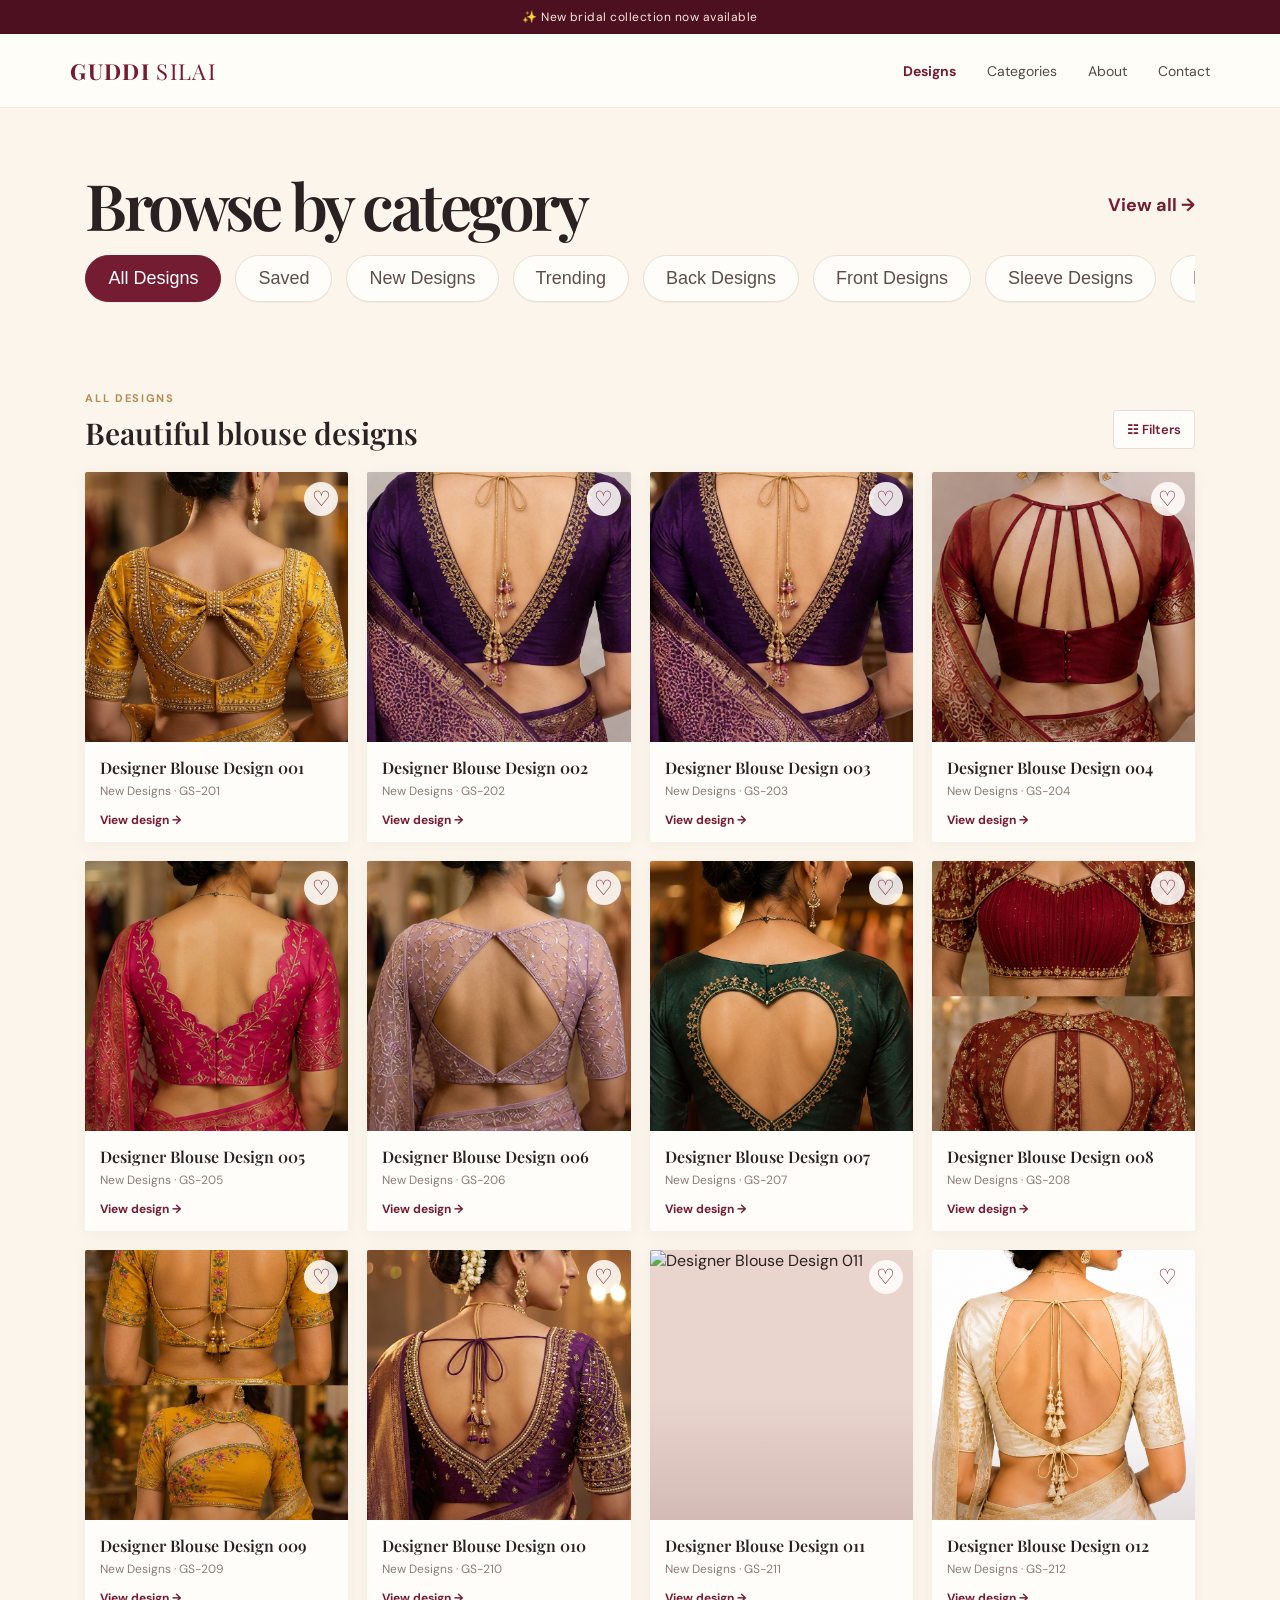
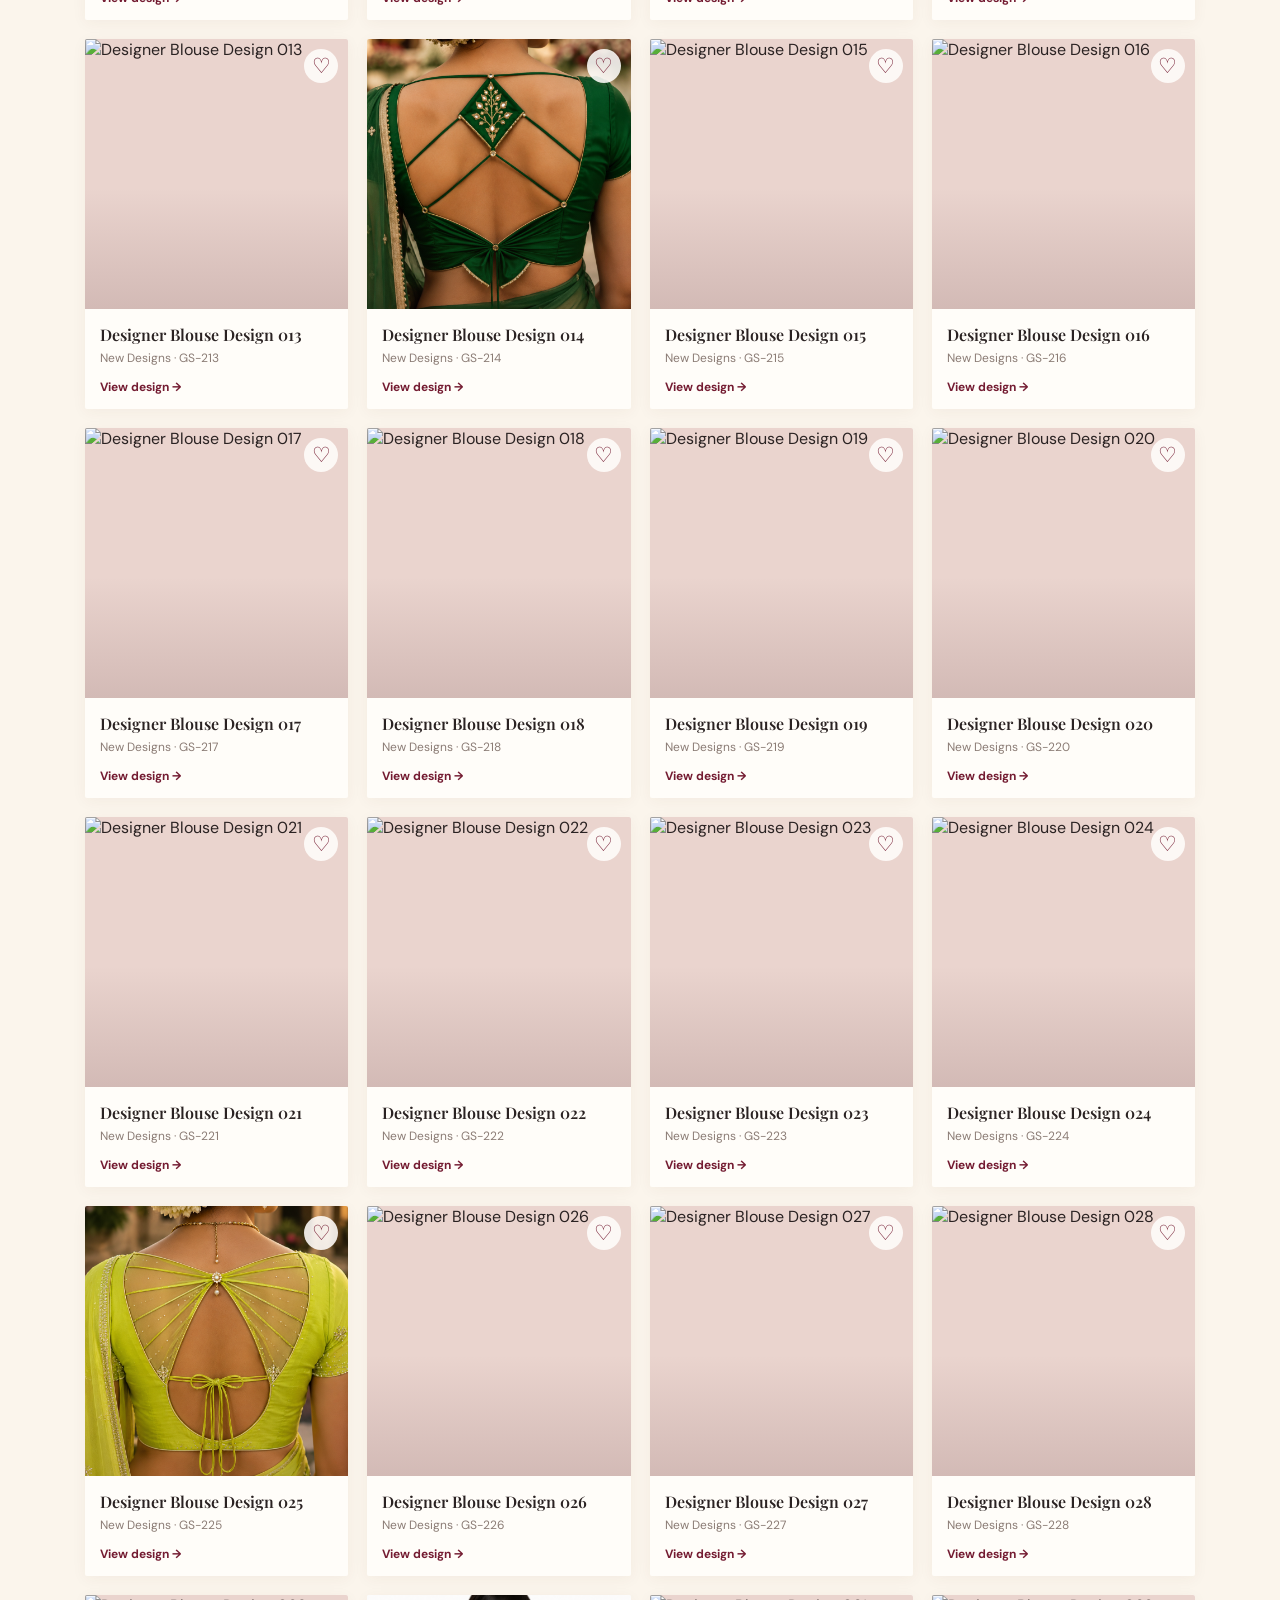
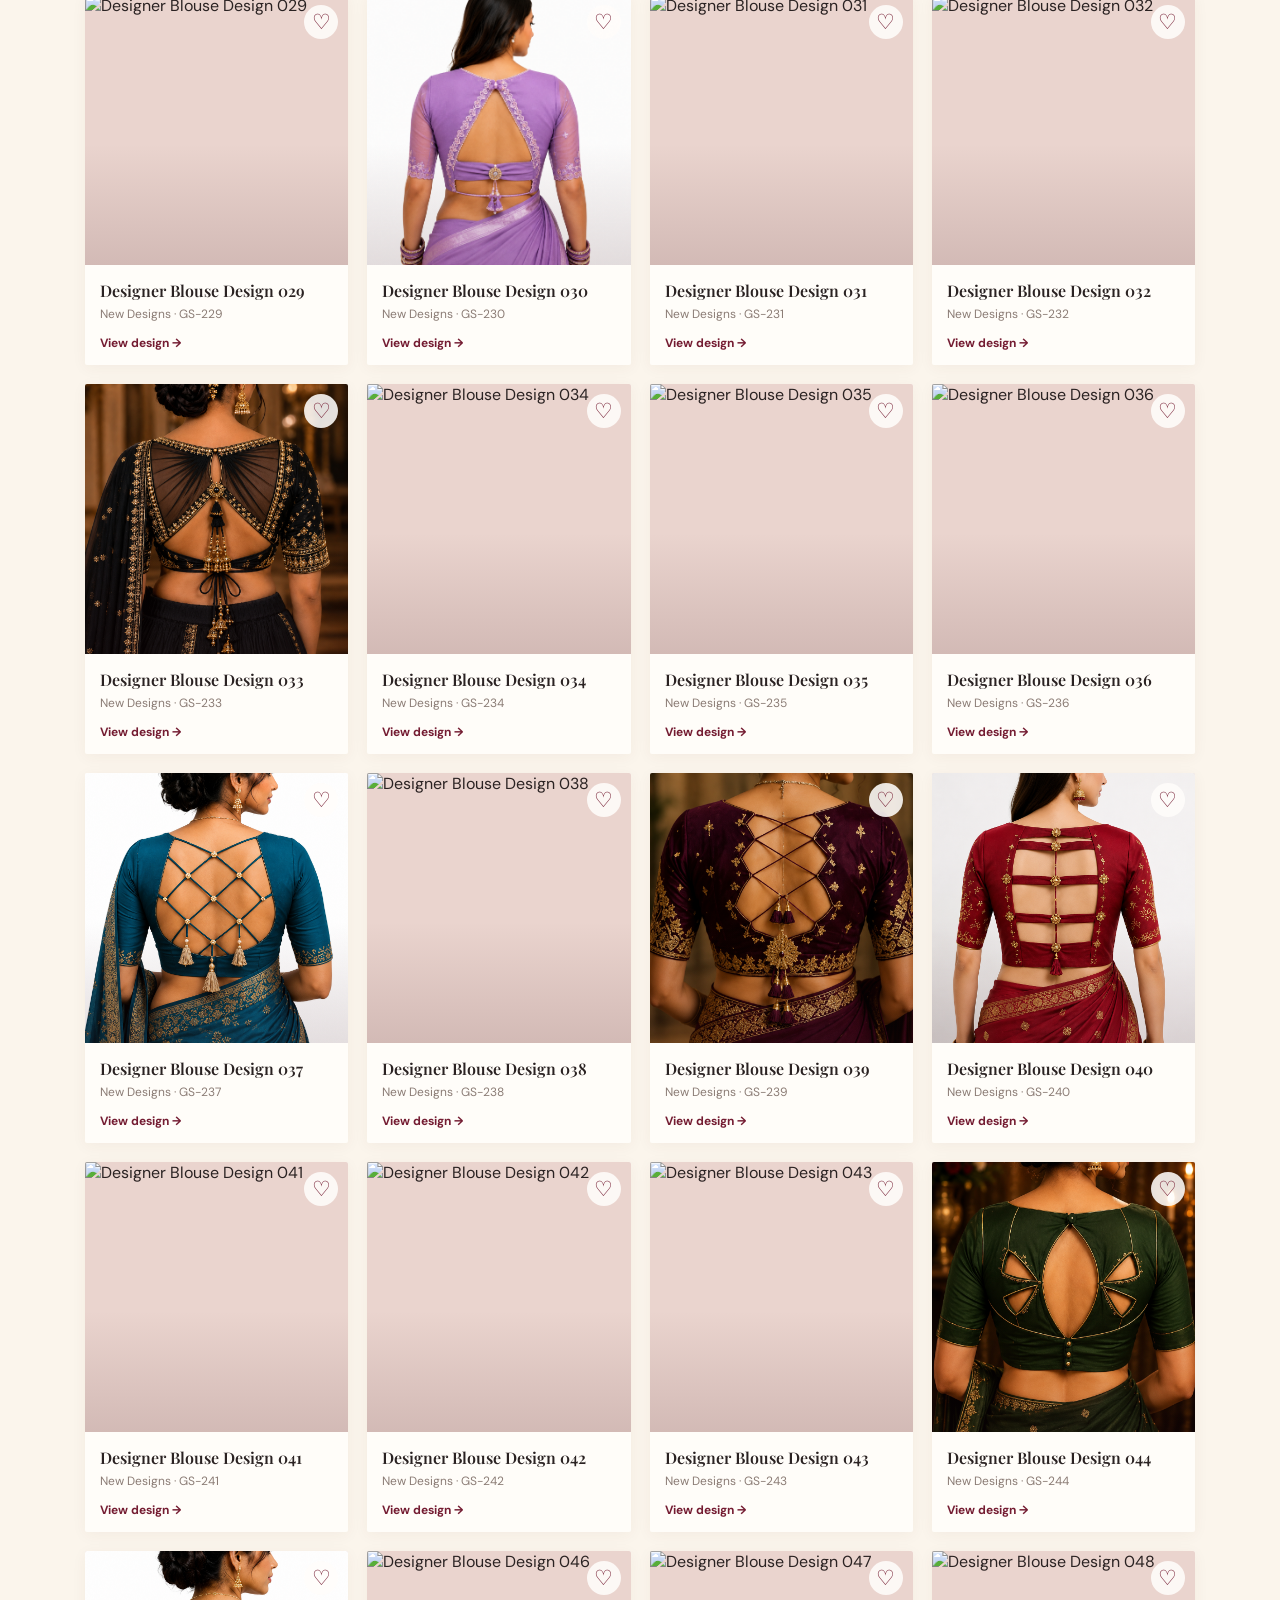
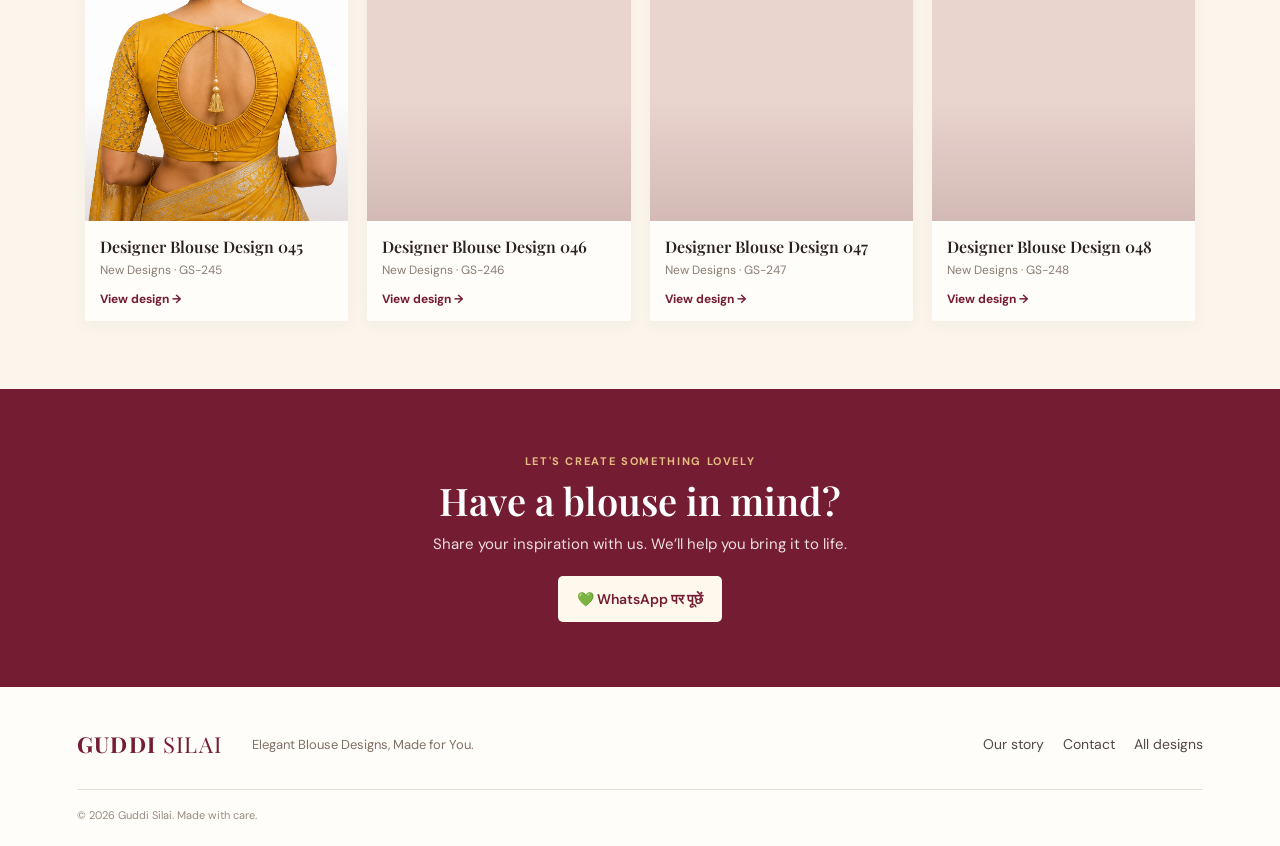
==== commit 0ebbb916: "Refactor index.html and add Google Analytics Reformatted HTML structure for better readability and o" ====
--- a/index.html
+++ b/index.html
@@ -4,21 +4,63 @@
     <meta charset="UTF-8" />
     <meta name="viewport" content="width=device-width, initial-scale=1.0" />
     <meta name="theme-color" content="#741c32" />
-    <meta name="description" content="Guddi Silai — elegant blouse designs, made for you." />
+    <meta
+      name="description"
+      content="Guddi Silai — elegant blouse designs, made for you."
+    />
+
+    <!-- Google Analytics -->
+    <script
+      async
+      src="https://www.googletagmanager.com/gtag/js?id=G-FB598RK93Q"
+    ></script>
+    <script>
+      window.dataLayer = window.dataLayer || [];
+
+      function gtag() {
+        dataLayer.push(arguments);
+      }
+
+      gtag("js", new Date());
+      gtag("config", "G-FB598RK93Q");
+    </script>
+
     <title>Guddi Silai | Premium Blouse Designs</title>
+
     <link rel="preconnect" href="https://fonts.googleapis.com" />
     <link rel="preconnect" href="https://fonts.gstatic.com" crossorigin />
-    <link href="https://fonts.googleapis.com/css2?family=DM+Sans:wght@400;500;600;700&family=Playfair+Display:wght@500;600;700&display=swap" rel="stylesheet" />
+
+    <link
+      href="https://fonts.googleapis.com/css2?family=DM+Sans:wght@400;500;600;700&family=Playfair+Display:wght@500;600;700&display=swap"
+      rel="stylesheet"
+    />
+
     <link rel="stylesheet" href="styles.css" />
   </head>
+
   <body>
-    <div class="announcement">✨ New bridal collection now available</div>
+    <div class="announcement">
+      ✨ New bridal collection now available
+    </div>
+
     <header class="site-header">
-      <button class="icon-button menu-toggle" aria-label="Open menu">☰</button>
-      <a class="brand" href="#home" aria-label="Guddi Silai home"><span>GUDDI</span> SILAI</a>
-      <button class="icon-button search-trigger" aria-label="Search designs">⌕</button>
+      <button class="icon-button menu-toggle" aria-label="Open menu">
+        ☰
+      </button>
+
+      <a class="brand" href="#home" aria-label="Guddi Silai home">
+        <span>GUDDI</span> SILAI
+      </a>
+
+      <button class="icon-button search-trigger" aria-label="Search designs">
+        ⌕
+      </button>
+
       <nav class="desktop-nav" aria-label="Main navigation">
-        <a href="#designs">Designs</a><a href="#categories">Categories</a><a href="about.html">About</a><a href="#contact">Contact</a>
+        <a href="#designs">Designs</a>
+        <a href="#categories">Categories</a>
+        <a href="about.html">About</a>
+        <a href="#contact">Contact</a>
       </nav>
     </header>
 
@@ -26,29 +68,223 @@
       <section class="category-section" id="categories">
         <div class="section-head category-section-head">
           <h2>Browse by category</h2>
-          <button type="button" class="view-all-link" id="viewAllCategories">View all →</button>
-        </div>
+
+          <button
+            type="button"
+            class="view-all-link"
+            id="viewAllCategories"
+          >
+            View all →
+          </button>
+        </div>
+
         <div class="category-scroll" id="categoryList"></div>
       </section>
 
       <section class="design-section" id="designs">
-        <div class="section-head"><div><p class="eyebrow">ALL DESIGNS</p><h2>Beautiful blouse designs</h2></div><button class="filter-button" id="filterButton">☷ <span>Filters</span></button></div>
+        <div class="section-head">
+          <div>
+            <p class="eyebrow">ALL DESIGNS</p>
+            <h2>Beautiful blouse designs</h2>
+          </div>
+
+          <button class="filter-button" id="filterButton">
+            ☷ <span>Filters</span>
+          </button>
+        </div>
+
         <div class="design-grid" id="designGrid"></div>
+
         <div id="loadSentinel" aria-hidden="true"></div>
       </section>
 
-      <section class="contact-cta" id="contact"><p class="eyebrow">LET'S CREATE SOMETHING LOVELY</p><h2>Have a blouse in mind?</h2><p>Share your inspiration with us. We’ll help you bring it to life.</p><button class="button cream whats-button" data-title="a custom blouse">💚 WhatsApp पर पूछें</button></section>
+      <section class="contact-cta" id="contact">
+        <p class="eyebrow">LET'S CREATE SOMETHING LOVELY</p>
+
+        <h2>Have a blouse in mind?</h2>
+
+        <p>
+          Share your inspiration with us. We’ll help you bring it to life.
+        </p>
+
+        <button
+          class="button cream whats-button"
+          data-title="a custom blouse"
+        >
+          💚 WhatsApp पर पूछें
+        </button>
+      </section>
     </main>
 
-    <footer><a class="brand" href="#home"><span>GUDDI</span> SILAI</a><p>Elegant Blouse Designs, Made for You.</p><div><a href="about.html">Our story</a><a href="#contact">Contact</a><a href="#designs">All designs</a></div><small>© 2026 Guddi Silai. Made with care.</small></footer>
-
-    <nav class="bottom-nav" aria-label="Mobile navigation"><a class="active" href="#home">⌂<span>Home</span></a><a href="#designs">▦<span>Designs</span></a><button class="search-trigger">⌕<span>Search</span></button><a href="#categories">◇<span>Categories</span></a><button id="favoritesNav">♡<span>Saved</span></button></nav>
-
-    <div class="search-overlay" id="searchOverlay" aria-hidden="true"><div class="search-panel"><button class="close" aria-label="Close search">×</button><p class="eyebrow">FIND YOUR FAVORITE</p><h2>Search designs</h2><label class="search-box"><span>⌕</span><input id="searchInput" type="search" placeholder="Blouse design खोजें..." autofocus /></label><p class="search-hint">Try: bridal, puff, pearl, back, simple</p><div id="searchResults" class="search-results"></div></div></div>
-    <div class="filter-overlay" id="filterOverlay" aria-hidden="true"><div class="filter-panel"><button class="close-filter" aria-label="Close filters">×</button><p class="eyebrow">FILTER DESIGNS</p><h2>Show designs</h2><div class="filter-options" id="filterOptions"></div></div></div>
-    <div class="modal" id="designModal" aria-hidden="true"><div class="modal-card"><button class="close modal-close" aria-label="Close">×</button><div class="modal-image"><img id="modalImg" src="" alt="" /></div><div class="modal-content"><p class="eyebrow" id="modalCategory"></p><h2 id="modalTitle"></h2><p id="modalDescription"></p><div class="modal-tags" id="modalTags"></div><div class="modal-actions"><button class="button primary whats-button" id="modalWhats" data-title="">💚 WhatsApp enquiry</button><a class="button ghost" href="tel:+919309093123">📞 Call now</a></div></div></div></div>
-    <div class="toast" id="toast" role="status"></div>
+    <footer>
+      <a class="brand" href="#home">
+        <span>GUDDI</span> SILAI
+      </a>
+
+      <p>Elegant Blouse Designs, Made for You.</p>
+
+      <div>
+        <a href="about.html">Our story</a>
+        <a href="#contact">Contact</a>
+        <a href="#designs">All designs</a>
+      </div>
+
+      <small>© 2026 Guddi Silai. Made with care.</small>
+    </footer>
+
+    <nav class="bottom-nav" aria-label="Mobile navigation">
+      <a class="active" href="#home">
+        ⌂
+        <span>Home</span>
+      </a>
+
+      <a href="#designs">
+        ▦
+        <span>Designs</span>
+      </a>
+
+      <button class="search-trigger">
+        ⌕
+        <span>Search</span>
+      </button>
+
+      <a href="#categories">
+        ◇
+        <span>Categories</span>
+      </a>
+
+      <button id="favoritesNav">
+        ♡
+        <span>Saved</span>
+      </button>
+    </nav>
+
+    <div
+      class="search-overlay"
+      id="searchOverlay"
+      aria-hidden="true"
+    >
+      <div class="search-panel">
+        <button class="close" aria-label="Close search">
+          ×
+        </button>
+
+        <p class="eyebrow">FIND YOUR FAVORITE</p>
+
+        <h2>Search designs</h2>
+
+        <label class="search-box">
+          <span>⌕</span>
+
+          <input
+            id="searchInput"
+            type="search"
+            placeholder="Blouse design खोजें..."
+            autofocus
+          />
+        </label>
+
+        <p class="search-hint">
+          Try: bridal, puff, pearl, back, simple
+        </p>
+
+        <div
+          id="searchResults"
+          class="search-results"
+        ></div>
+      </div>
+    </div>
+
+    <div
+      class="filter-overlay"
+      id="filterOverlay"
+      aria-hidden="true"
+    >
+      <div class="filter-panel">
+        <button
+          class="close-filter"
+          aria-label="Close filters"
+        >
+          ×
+        </button>
+
+        <p class="eyebrow">FILTER DESIGNS</p>
+
+        <h2>Show designs</h2>
+
+        <div
+          class="filter-options"
+          id="filterOptions"
+        ></div>
+      </div>
+    </div>
+
+    <div
+      class="modal"
+      id="designModal"
+      aria-hidden="true"
+    >
+      <div class="modal-card">
+        <button
+          class="close modal-close"
+          aria-label="Close"
+        >
+          ×
+        </button>
+
+        <div class="modal-image">
+          <img
+            id="modalImg"
+            src=""
+            alt=""
+          />
+        </div>
+
+        <div class="modal-content">
+          <p
+            class="eyebrow"
+            id="modalCategory"
+          ></p>
+
+          <h2 id="modalTitle"></h2>
+
+          <p id="modalDescription"></p>
+
+          <div
+            class="modal-tags"
+            id="modalTags"
+          ></div>
+
+          <div class="modal-actions">
+            <button
+              class="button primary whats-button"
+              id="modalWhats"
+              data-title=""
+            >
+              💚 WhatsApp enquiry
+            </button>
+
+            <a
+              class="button ghost"
+              href="tel:+919309093123"
+            >
+              📞 Call now
+            </a>
+          </div>
+        </div>
+      </div>
+    </div>
+
+    <div
+      class="toast"
+      id="toast"
+      role="status"
+    ></div>
+
+    <!-- Website Data -->
     <script src="catalog-data.js"></script>
+
+    <!-- Main JavaScript -->
     <script src="app.js"></script>
   </body>
 </html>
